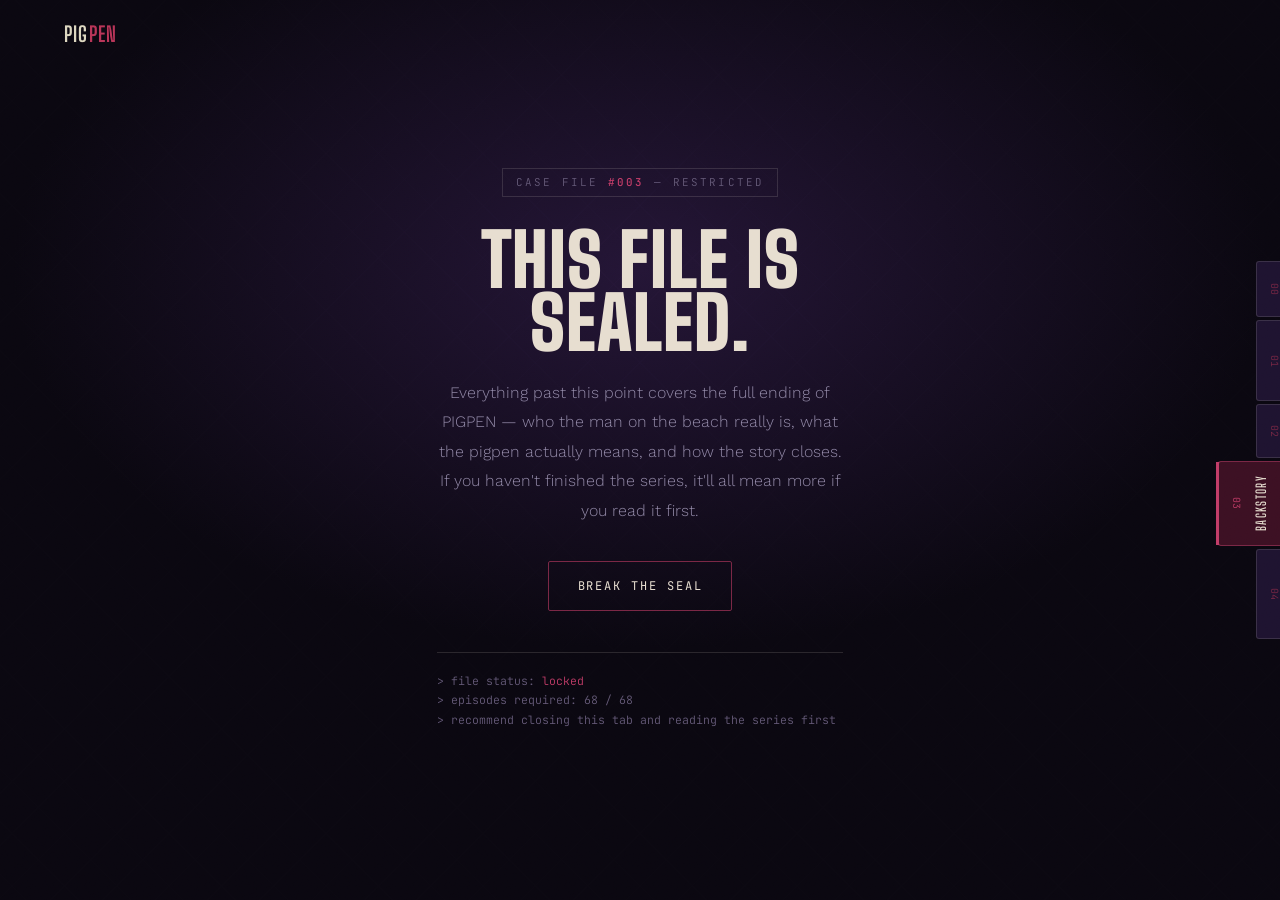
==== backstory.html @ 603075ca "Add files via upload" ====
<!DOCTYPE html>
<html lang="en">
<head>
<meta charset="UTF-8">
<meta name="viewport" content="width=device-width, initial-scale=1.0">
<title>Backstory — PIGPEN (full spoilers)</title>
<link rel="preconnect" href="https://fonts.googleapis.com">
<link rel="preconnect" href="https://fonts.gstatic.com" crossorigin>
<link href="https://fonts.googleapis.com/css2?family=Big+Shoulders+Display:wght@400;600;700;900&family=Work+Sans:wght@300;400;500;600&family=JetBrains+Mono:wght@400;500&display=swap" rel="stylesheet">
<link rel="stylesheet" href="styles.css">
<style>
  .gate{
    min-height:100svh; display:flex; align-items:center; justify-content:center;
    position:relative; overflow:hidden;
    background:radial-gradient(70% 60% at 50% 30%, #241536 0%, var(--void) 70%);
  }
  .gate .chainlink{opacity:0.3;}
  .gate-box{
    position:relative; z-index:2; text-align:center; max-width:560px; padding:0 6vw;
  }
  .gate-box .file-tag{margin-bottom:2rem;}
  .gate-box h1{font-size:clamp(2.6rem,7vw,4.6rem); font-weight:900; margin-bottom:1.4rem;}
  .gate-box p{color:var(--lavender); line-height:1.85; margin-bottom:2.2rem;}
  #dossierWrap{display:none;}
  #dossierWrap.show{display:block;}
  .gate.hidden{display:none;}
</style>
</head>
<body>

<div class="grain"></div>

<a href="index.html" class="brand-mark">PIG<span>PEN</span></a>

<nav class="case-nav">
  <a href="index.html" class="case-tab"><span class="tab-num">00</span><span class="tab-label">Home</span></a>
  <a href="story.html" class="case-tab"><span class="tab-num">01</span><span class="tab-label">The Story</span></a>
  <a href="cast.html" class="case-tab"><span class="tab-num">02</span><span class="tab-label">Cast</span></a>
  <a href="backstory.html" class="case-tab"><span class="tab-num">03</span><span class="tab-label">Backstory</span></a>
  <a href="collab.html" class="case-tab"><span class="tab-num">04</span><span class="tab-label">8BiT Collab</span></a>
</nav>

<!-- GATE -->
<section class="gate" id="gate">
  <div class="chainlink"></div>
  <div class="gate-box reveal in-view">
    <span class="file-tag">Case File <b>#003</b> — Restricted</span>
    <h1>THIS FILE IS SEALED.</h1>
    <p>Everything past this point covers the full ending of PIGPEN — who the man on the beach really is, what the pigpen actually means, and how the story closes. If you haven't finished the series, it'll all mean more if you read it first.</p>
    <button class="spoiler-btn" id="breakSeal" type="button">Break the seal</button>
    <div class="entry-log">
      <div>&gt; file status: <span class="ok">locked</span></div>
      <div>&gt; episodes required: 68 / 68</div>
      <div>&gt; recommend closing this tab and reading the series first</div>
    </div>
  </div>
</section>

<!-- DOSSIER -->
<div id="dossierWrap">
  <section class="backstory">
    <div class="wrap dossier reveal in-view">
      <span class="tag">Full-series spoilers from here down</span>
      <h2 style="font-size:clamp(2rem,4.5vw,3.2rem); font-weight:800; margin-bottom:1.6rem;">What the Pigpen Really Is</h2>

      <h4>The man has a name</h4>
      <p>He isn't as blank as he seems, and the story spends most of its second half proving it. The shore, the guesthouse, the family — none of it is what it presents itself as, and neither is he. The amnesia's real. It's just covering for something he did, not something that was done to him.</p>

      <h4>The family is wearing borrowed faces</h4>
      <p>The household isn't a household. It's built from people already tangled up in his past, reassembled on the island wearing the features of everyone he's wronged. Recognizing them for what they actually are takes up most of the back half of the story.</p>

      <h4>Jinu and the pen out back</h4>
      <p>The mask, and the pen it's named for, both trace back to a boy called Jinu — someone the protagonist failed, badly, and never found a way to carry afterward. The mask isn't a costume. It's a wound that never closed over.</p>

      <h4>Tae-hee was listening the whole time</h4>
      <p>The quiet one, the employee who barely talks — his silence has a reason behind it. He's been hearing the voices of the people from the protagonist's past for most of the series, long before the reader gets let in on why.</p>

      <h4>An ending that refuses to resolve</h4>
      <p>PIGPEN closes without confirming which half of its protagonist wins — the part looking for forgiveness, or the part that never stopped being dangerous. The father finds Jinu's body near the end, which is as close to closure as the story is willing to give anyone. Everything else, the reader has to sit with.</p>

      <div class="credit">Story by Carnby Kim · Art by Beom Sick Cheon · PIGPEN, 2019–2020, Naver Webtoon / WEBTOON</div>
    </div>
  </section>

  <!-- FOOTER -->
  <footer>
    <div class="foot-grid">
      <div>
        <div class="foot-brand">PIG<span>PEN</span></div>
        <p style="color:var(--lavender-dim); font-size:0.85rem; margin-top:0.8rem; max-width:32ch;">Story by Carnby Kim · Art by Beom Sick Cheon. Complete, 68 episodes, originally on Naver Webtoon / WEBTOON.</p>
      </div>
      <div class="foot-links">
        <div class="foot-col">
          <h4>Explore</h4>
          <a href="story.html">The Story</a>
          <a href="cast.html">Cast</a>
          <a href="index.html">Home</a>
        </div>
        <div class="foot-col">
          <h4>Read it</h4>
          <a href="https://www.webtoons.com/en/thriller/pigpen/list?title_no=2275" target="_blank" rel="noopener">Official WEBTOON page ↗</a>
          <a href="collab.html">8BiT Collab</a>
        </div>
      </div>
    </div>
    <div class="foot-bottom">
      <span>PIGPEN — AN UNOFFICIAL FAN TRIBUTE SITE</span>
      <span>ALL RIGHTS TO THE SERIES BELONG TO ITS CREATORS &amp; WEBTOON</span>
    </div>
  </footer>
</div>

<script src="common.js"></script>
<script>
  const breakSeal = document.getElementById('breakSeal');
  const gate = document.getElementById('gate');
  const dossierWrap = document.getElementById('dossierWrap');
  breakSeal.addEventListener('click', () => {
    gate.classList.add('hidden');
    dossierWrap.classList.add('show');
    dossierWrap.scrollIntoView({ behavior: 'smooth' });
  });
</script>

</body>
</html>
---- styles.css ----
:root{
  --void:#0a0710;
  --deep:#170f22;
  --panel:#1e1330;
  --wine:#3c1023;
  --lavender:#9188a6;
  --lavender-dim:#655a78;
  --cream:#e7ded0;
  --magenta:#c23c68;
  --magenta-dim:#7a2745;
  --line:rgba(231,222,208,0.14);
}
*{box-sizing:border-box;margin:0;padding:0;}
html{scroll-behavior:smooth;background:var(--void);}
body{
  background:var(--void);
  color:var(--cream);
  font-family:'Work Sans', sans-serif;
  font-weight:300;
  overflow-x:hidden;
  cursor:default;
}
@media (prefers-reduced-motion: reduce){
  html{scroll-behavior:auto;}
  *{animation-duration:0.01ms !important; transition-duration:0.01ms !important;}
}
::selection{background:var(--magenta); color:var(--void);}
h1,h2,h3,.display{
  font-family:'Big Shoulders Display', sans-serif;
  text-transform:uppercase;
  letter-spacing:0.01em;
  line-height:0.86;
}
.eyebrow{
  font-family:'JetBrains Mono', monospace;
  font-size:0.72rem;
  letter-spacing:0.28em;
  text-transform:uppercase;
  color:var(--magenta);
}
a{color:inherit;}
img{display:block; max-width:100%;}

/* -------- texture -------- */
.chainlink{
  position:absolute; inset:0;
  background-image:
    repeating-linear-gradient(45deg, transparent 0 18px, var(--line) 18px 19px, transparent 19px 37px),
    repeating-linear-gradient(-45deg, transparent 0 18px, var(--line) 18px 19px, transparent 19px 37px);
  pointer-events:none;
  mix-blend-mode:overlay;
  opacity:0.5;
}
.grain{
  position:fixed; inset:0; z-index:200; pointer-events:none;
  opacity:0.05; mix-blend-mode:overlay;
  background-image:url("data:image/svg+xml,%3Csvg xmlns='http://www.w3.org/2000/svg' width='120' height='120'%3E%3Cfilter id='n'%3E%3CfeTurbulence type='fractalNoise' baseFrequency='0.9' numOctaves='2' stitchTiles='stitch'/%3E%3C/filter%3E%3Crect width='100%25' height='100%25' filter='url(%23n)'/%3E%3C/svg%3E");
}

/* ============================================================
   CASE-FILE NAVIGATION
   A vertical stack of folder tabs pinned to the right edge,
   like dividers in an evidence binder. Collapses to a bottom
   tab bar on narrow screens.
============================================================ */
.brand-mark{
  position:fixed; top:22px; left:5vw; z-index:150;
  font-family:'Big Shoulders Display', sans-serif;
  font-weight:700; font-size:1.3rem; letter-spacing:0.06em;
  text-decoration:none; color:var(--cream);
  mix-blend-mode:difference;
}
.brand-mark span{color:var(--magenta);}

.case-nav{
  position:fixed; top:0; right:0; height:100vh; z-index:150;
  display:flex; flex-direction:column; justify-content:center;
  gap:3px;
  pointer-events:none;
}
.case-tab{
  pointer-events:all;
  display:flex; align-items:center; gap:0.6rem;
  background:var(--panel);
  border:1px solid var(--line);
  border-right:none;
  padding:0.85rem 0.7rem;
  text-decoration:none;
  color:var(--lavender);
  transform:translateX(38px);
  transition:transform 0.35s cubic-bezier(.2,.7,.2,1), background 0.3s, color 0.3s;
  cursor:pointer;
  border-radius:3px 0 0 3px;
}
.case-tab .tab-num{
  font-family:'JetBrains Mono', monospace; font-size:0.62rem;
  color:var(--magenta-dim); flex-shrink:0;
  writing-mode:vertical-rl;
}
.case-tab .tab-label{
  font-family:'Big Shoulders Display', sans-serif;
  font-weight:600; font-size:0.82rem; letter-spacing:0.1em;
  text-transform:uppercase;
  writing-mode:vertical-rl; text-orientation:mixed;
  transform:rotate(180deg);
  white-space:nowrap;
}
.case-tab:hover, .case-tab.active{
  transform:translateX(0);
  background:var(--wine);
  color:var(--cream);
  border-color:var(--magenta-dim);
}
.case-tab.active .tab-num{color:var(--magenta);}
.case-tab.active::before{
  content:""; position:absolute; left:-3px; top:0; bottom:0; width:3px; background:var(--magenta);
}
.case-tab{position:relative;}

@media (max-width:860px){
  .case-nav{
    top:auto; bottom:0; left:0; right:0; height:auto;
    flex-direction:row; justify-content:stretch; gap:0;
    background:var(--panel);
    border-top:1px solid var(--line);
  }
  .case-tab{
    flex:1; flex-direction:column; justify-content:center;
    transform:none; border:none; border-right:1px solid var(--line);
    border-radius:0; padding:0.6rem 0.3rem;
    text-align:center;
  }
  .case-tab:last-child{border-right:none;}
  .case-tab .tab-num{writing-mode:horizontal-tb; font-size:0.56rem;}
  .case-tab .tab-label{writing-mode:horizontal-tb; transform:none; font-size:0.62rem; letter-spacing:0.04em;}
  .case-tab.active::before{left:0; right:0; top:0; bottom:auto; height:2px; width:auto;}
  body{padding-bottom:56px;}
}

/* -------- file header (per-page breadcrumb tag) -------- */
.file-tag{
  display:inline-flex; align-items:center; gap:0.6rem;
  font-family:'JetBrains Mono', monospace; font-size:0.68rem;
  letter-spacing:0.2em; text-transform:uppercase; color:var(--lavender-dim);
  border:1px solid var(--line); padding:0.4rem 0.8rem;
  margin-bottom:1.6rem;
}
.file-tag b{color:var(--magenta); font-weight:500;}

/* -------- hero (shared shell, sizing varies per page) -------- */
.hero{
  position:relative;
  min-height:70vh;
  display:flex; align-items:flex-end;
  overflow:hidden;
  perspective:900px;
  background:radial-gradient(120% 90% at 70% 20%, #241536 0%, var(--void) 65%);
}
.hero.tall{height:100svh; min-height:640px;}
.hero-mask{
  position:absolute; right:-6vw; top:6vh;
  width:min(58vw, 640px);
  transform-style:preserve-3d;
  will-change:transform;
  filter:drop-shadow(0 30px 60px rgba(0,0,0,0.7));
}
.hero-mask img{width:100%; border-radius:2px; opacity:0.96;}
.hero-veil{
  position:absolute; inset:0;
  background:linear-gradient(180deg, rgba(10,7,16,0.15) 0%, rgba(10,7,16,0.55) 55%, var(--void) 100%),
             linear-gradient(90deg, var(--void) 0%, rgba(10,7,16,0.2) 38%, transparent 62%);
}
.hero-content{
  position:relative; z-index:5;
  padding:0 8vw 9vh 5vw;
  max-width:820px;
}
.hero-content .eyebrow{margin-bottom:1.1rem; display:block;}
.hero-title{
  font-size:clamp(2.6rem, 8vw, 7rem);
  font-weight:900;
  color:var(--cream);
  text-shadow:0 0 40px rgba(194,60,104,0.25);
}
.hero-title.jumbo{font-size:clamp(3.6rem, 11vw, 9rem);}
.hero-title .bleed{color:var(--magenta);}
.hero-sub{
  margin-top:1.4rem;
  max-width:40ch;
  font-size:1.05rem;
  font-weight:300;
  color:var(--lavender);
  line-height:1.6;
}
.scroll-cue{
  position:absolute; bottom:3vh; left:5vw; z-index:5;
  display:flex; align-items:center; gap:0.7rem;
  font-family:'JetBrains Mono', monospace; font-size:0.68rem;
  letter-spacing:0.2em; text-transform:uppercase; color:var(--lavender-dim);
}
.scroll-cue .rail{width:1px; height:34px; background:linear-gradient(var(--magenta), transparent); position:relative; overflow:hidden;}
.scroll-cue .rail::after{content:""; position:absolute; top:-100%; left:0; width:100%; height:100%; background:var(--cream); animation:railDrop 1.8s ease-in-out infinite;}
@keyframes railDrop{ 0%{top:-100%;} 100%{top:100%;} }

/* -------- collab strip -------- */
.collab{
  position:relative;
  padding:1.1rem 5vw;
  background:var(--cream);
  color:var(--void);
  display:flex; align-items:center; justify-content:center; gap:1.2rem;
  flex-wrap:wrap;
  overflow:hidden;
}
.collab-track{
  display:flex; gap:2.6rem; white-space:nowrap;
  animation:marquee 22s linear infinite;
  font-family:'JetBrains Mono', monospace;
  font-size:0.78rem; letter-spacing:0.18em; text-transform:uppercase;
}
.collab-track span{opacity:0.55;}
.collab-track strong{opacity:1; font-weight:500; color:var(--magenta-dim);}
@keyframes marquee{ 0%{transform:translateX(0);} 100%{transform:translateX(-50%);} }

/* -------- section shell -------- */
section{position:relative; z-index:2;}
.wrap{max-width:1180px; margin:0 auto; padding:0 5vw;}
.wrap.narrow{max-width:920px;}

/* -------- premise / parallax -------- */
.premise{
  position:relative;
  padding:min(14vh,140px) 0 min(14vh,140px);
  background:var(--deep);
  overflow:hidden;
}
.premise-grid{
  display:grid; grid-template-columns:1.05fr 0.95fr; gap:5vw; align-items:center;
}
.premise-fig{
  position:relative; height:70vh; min-height:420px;
  border-radius:2px; overflow:hidden;
  box-shadow:0 40px 80px -20px rgba(0,0,0,0.65);
}
.premise-fig img{
  position:absolute; inset:0; width:100%; height:130%; object-fit:cover;
  will-change:transform;
}
.premise-fig .frame{
  position:absolute; inset:14px; border:1px solid rgba(231,222,208,0.25); pointer-events:none;
}
.premise-text h2{
  font-size:clamp(2.2rem, 4.6vw, 3.6rem);
  font-weight:700;
  margin-bottom:1.4rem;
}
.premise-text p{
  color:var(--lavender);
  font-size:1.02rem;
  line-height:1.85;
  max-width:46ch;
  margin-bottom:1.1rem;
}
.premise-text p strong{color:var(--cream); font-weight:500;}
.stat-row{
  display:flex; gap:2.6rem; margin-top:2.4rem;
  font-family:'JetBrains Mono', monospace;
}
.stat-row div b{display:block; font-size:1.9rem; font-family:'Big Shoulders Display'; color:var(--magenta);}
.stat-row div span{font-size:0.66rem; letter-spacing:0.14em; text-transform:uppercase; color:var(--lavender-dim);}

@media (max-width:860px){
  .premise-grid{grid-template-columns:1fr; gap:3rem;}
}

/* -------- story arcs -------- */
.arcs{
  padding:min(12vh,110px) 0 min(16vh,150px);
  background:var(--deep);
  border-top:1px solid var(--line);
}
.arcs-head{max-width:640px; margin-bottom:3.4rem;}
.arcs-head h2{font-size:clamp(2rem,4.2vw,3.2rem); font-weight:700; margin-top:1rem;}
.arcs-head p{color:var(--lavender); margin-top:1rem; line-height:1.75; max-width:56ch;}
.arc-grid{
  display:grid; grid-template-columns:repeat(3,1fr); gap:1px;
  background:var(--line);
  border:1px solid var(--line);
}
@media (max-width:860px){ .arc-grid{grid-template-columns:1fr;} }
.arc-card{
  background:var(--panel);
  padding:2.2rem 2rem 2.4rem;
  position:relative;
  transition:background 0.35s;
}
.arc-card:hover{background:#241636;}
.arc-num{
  font-family:'Big Shoulders Display'; font-weight:900; font-size:3.4rem;
  color:var(--magenta-dim); line-height:1; margin-bottom:1rem; display:block;
}
.arc-card h3{font-size:1.5rem; font-weight:700; margin-bottom:0.8rem;}
.arc-card p{color:var(--lavender); font-size:0.9rem; line-height:1.7;}
.arc-card .arc-tag{
  display:inline-block; margin-top:1.2rem;
  font-family:'JetBrains Mono'; font-size:0.62rem; letter-spacing:0.14em; text-transform:uppercase;
  color:var(--lavender-dim); border:1px solid var(--line); padding:0.25rem 0.55rem;
}

/* -------- 3D scroll mask stage -------- */
.stage{
  position:relative;
  height:170vh;
  background:var(--void);
}
.stage-sticky{
  position:sticky; top:0; height:100svh;
  display:flex; align-items:center; justify-content:center;
  overflow:hidden;
  perspective:1400px;
}
.stage-sticky .chainlink{opacity:0.35;}
.stage-mask-wrap{
  width:min(46vw,460px);
  transform-style:preserve-3d;
  will-change:transform;
  position:relative;
}
.stage-mask-wrap img{
  border-radius:3px;
  filter:drop-shadow(0 50px 90px rgba(0,0,0,0.8));
}
.stage-copy{
  position:absolute;
  z-index:6; pointer-events:none;
  font-family:'Big Shoulders Display';
  font-weight:900;
  color:var(--cream);
  text-align:center;
  width:100%;
  top:8vh;
  font-size:clamp(1.8rem,5vw,3.4rem);
  letter-spacing:0.02em;
  mix-blend-mode:difference;
}
.stage-copy small{
  display:block; font-family:'JetBrains Mono'; font-weight:400;
  font-size:0.7rem; letter-spacing:0.3em; color:var(--magenta);
  margin-top:0.6rem; text-transform:uppercase;
}
.dots{position:absolute; inset:0; pointer-events:none;}
.dots i{
  position:absolute; width:3px; height:3px; border-radius:50%;
  background:var(--magenta); opacity:0; box-shadow:0 0 8px var(--magenta);
}

/* -------- characters -------- */
.cast{
  padding:min(16vh,150px) 0 min(14vh,130px);
  background:var(--deep);
}
.cast-head{max-width:640px; margin-bottom:4.4rem;}
.cast-head h2{font-size:clamp(2.2rem,4.6vw,3.6rem); font-weight:700; margin-top:1rem;}
.cast-head p{color:var(--lavender); margin-top:1rem; line-height:1.75; max-width:52ch;}

.cast-grid{
  display:grid; grid-template-columns:repeat(3, 1fr); gap:1.6rem;
}
@media (max-width:1100px){ .cast-grid{grid-template-columns:repeat(2,1fr);} }
@media (max-width:640px){ .cast-grid{grid-template-columns:1fr;} }
.card{
  position:relative;
  background:var(--panel);
  border:1px solid var(--line);
  border-radius:3px;
  overflow:hidden;
  transform-style:preserve-3d;
  transition:transform 0.5s cubic-bezier(.2,.7,.2,1), border-color 0.4s;
}
.card:hover{border-color:var(--magenta-dim);}
.card-img{
  position:relative; height:340px; overflow:hidden;
}
.card-img img{
  width:100%; height:100%; object-fit:cover;
  filter:grayscale(0.35) contrast(1.08);
  transition:transform 0.7s ease, filter 0.7s ease;
}
.card:hover .card-img img{transform:scale(1.06); filter:grayscale(0) contrast(1.1);}
.card-img::after{
  content:""; position:absolute; inset:0;
  background:linear-gradient(180deg, transparent 40%, var(--panel) 100%);
}
.card-tag{
  position:absolute; top:14px; left:14px; z-index:3;
  font-family:'JetBrains Mono'; font-size:0.66rem; letter-spacing:0.16em;
  text-transform:uppercase; color:var(--cream);
  background:rgba(10,7,16,0.55); padding:0.3rem 0.6rem; border:1px solid var(--line);
}
.card-body{padding:1.6rem 1.6rem 2rem; position:relative;}
.card-body h3{font-size:1.7rem; font-weight:700; margin-bottom:0.5rem;}
.card-role{
  font-family:'JetBrains Mono'; font-size:0.68rem; letter-spacing:0.14em;
  text-transform:uppercase; color:var(--magenta); margin-bottom:0.9rem; display:block;
}
.card-body p{color:var(--lavender); font-size:0.92rem; line-height:1.7; margin-bottom:0.6rem;}
.card-body p a{color:var(--magenta); text-decoration:underline;}
.card-meter{margin-top:1.2rem; display:flex; flex-direction:column; gap:0.5rem;}
.meter-row{display:flex; align-items:center; gap:0.7rem;}
.meter-row span{font-family:'JetBrains Mono'; font-size:0.6rem; letter-spacing:0.1em; text-transform:uppercase; color:var(--lavender-dim); width:64px; flex-shrink:0;}
.meter-bar{flex:1; height:3px; background:rgba(231,222,208,0.1); position:relative;}
.meter-fill{position:absolute; inset:0; width:0%; background:var(--magenta); transition:width 1.4s cubic-bezier(.2,.7,.2,1);}
.card.in-view .meter-fill{width:var(--fill);}

.card-noimg .card-img{
  height:340px;
  display:flex; align-items:center; justify-content:center;
  background:
    repeating-linear-gradient(135deg, rgba(231,222,208,0.03) 0 2px, transparent 2px 14px),
    var(--void);
  border-bottom:1px dashed var(--line);
}
.card-noimg .card-img::after{display:none;}
.card-monogram{
  font-family:'Big Shoulders Display'; font-weight:900;
  font-size:5rem; color:var(--lavender-dim);
  opacity:0.5; letter-spacing:0.02em;
}
.card-noimg .card-img .no-record{
  position:absolute; bottom:16px; left:50%; transform:translateX(-50%);
  font-family:'JetBrains Mono'; font-size:0.6rem; letter-spacing:0.14em;
  text-transform:uppercase; color:var(--lavender-dim);
  border:1px solid var(--line); padding:0.3rem 0.7rem;
  white-space:nowrap;
}

/* -------- rain feature -------- */
.feature{
  position:relative;
  min-height:100svh;
  display:flex; align-items:center;
  background:var(--void);
  overflow:hidden;
}
.feature-bg{
  position:absolute; inset:0;
  background:linear-gradient(180deg, var(--void) 0%, transparent 30%, transparent 70%, var(--void) 100%),
             linear-gradient(90deg, var(--void) 0%, rgba(10,7,16,0.3) 45%, transparent 70%);
  z-index:2;
}
.feature-img{
  position:absolute; right:0; top:0; height:100%; width:62%;
  overflow:hidden;
}
.feature-img img{
  height:130%; width:100%; object-fit:cover; object-position:60% top;
  will-change:transform;
}
.feature-content{
  position:relative; z-index:3;
  max-width:520px; padding:0 5vw;
}
.feature .eyebrow{margin-bottom:1rem; display:block;}
.feature h2{font-size:clamp(2.4rem,5vw,4rem); font-weight:800; margin-bottom:1.3rem;}
.feature p{color:var(--lavender); line-height:1.85; margin-bottom:1rem; max-width:42ch;}
.rain{position:absolute; inset:0; z-index:2; pointer-events:none; opacity:0.5;}
.rain i{
  position:absolute; top:-10%; width:1px; height:60px;
  background:linear-gradient(var(--cream), transparent);
  opacity:0.25;
  animation:fall linear infinite;
}
@keyframes fall{ to{ transform:translateY(120vh); } }
@media (max-width:860px){
  .feature-img{width:100%; opacity:0.35;}
  .feature-content{max-width:100%;}
}

/* -------- backstory / evidence gate -------- */
.backstory{
  position:relative;
  padding:min(16vh,150px) 0;
  background:var(--void);
  overflow:hidden;
  min-height:70vh;
}
.backstory::before{
  content:""; position:absolute; inset:0;
  background:radial-gradient(50% 60% at 50% 0%, rgba(60,16,35,0.5), transparent 70%);
  pointer-events:none;
}
.backstory-inner{position:relative; z-index:2; max-width:760px; margin:0 auto; text-align:center;}
.backstory-inner h2{font-size:clamp(2.2rem,5vw,3.8rem); font-weight:800; margin:1rem 0 1.2rem;}
.backstory-inner > p.lead{color:var(--lavender); max-width:54ch; margin:0 auto 2.4rem; line-height:1.8;}
.spoiler-btn{
  display:inline-flex; align-items:center; gap:0.7rem;
  font-family:'JetBrains Mono'; font-size:0.75rem; letter-spacing:0.16em; text-transform:uppercase;
  padding:1rem 1.8rem;
  background:transparent; color:var(--cream);
  border:1px solid var(--magenta-dim);
  border-radius:2px; cursor:pointer;
  transition:background 0.3s, border-color 0.3s;
}
.spoiler-btn:hover{background:rgba(194,60,104,0.12); border-color:var(--magenta);}
.entry-log{
  margin-top:2.6rem; text-align:left;
  font-family:'JetBrains Mono'; font-size:0.72rem; color:var(--lavender-dim);
  border-top:1px solid var(--line); padding-top:1.2rem;
}
.entry-log div{margin-bottom:0.3rem;}
.entry-log .ok{color:var(--magenta);}

.dossier{max-width:760px; margin:0 auto; position:relative; z-index:2; text-align:left;}
.dossier .tag{
  font-family:'JetBrains Mono'; font-size:0.66rem; letter-spacing:0.16em; text-transform:uppercase;
  color:var(--magenta); display:block; margin-bottom:1.4rem;
}
.dossier h4{font-size:1.3rem; font-weight:700; margin:2rem 0 0.6rem;}
.dossier h4:first-of-type{margin-top:0;}
.dossier p{color:var(--lavender); line-height:1.85; font-size:1rem; margin-bottom:0.4rem;}
.dossier .credit{
  margin-top:2.4rem; padding-top:1.4rem; border-top:1px solid var(--line);
  font-family:'JetBrains Mono'; font-size:0.72rem; color:var(--lavender-dim); letter-spacing:0.04em;
}

/* -------- promo / collab page -------- */
.promo{
  position:relative;
  padding:min(14vh,130px) 0;
  background:var(--wine);
  text-align:center;
  overflow:hidden;
}
.promo::before{
  content:""; position:absolute; inset:0;
  background:radial-gradient(60% 80% at 50% 0%, rgba(194,60,104,0.35), transparent 70%);
}
.promo-inner{position:relative; z-index:2;}
.promo .eyebrow{color:var(--cream); opacity:0.7;}
.promo h2{
  font-size:clamp(2.4rem,7vw,5.6rem); font-weight:900; margin:1rem 0 1.4rem;
  color:var(--cream);
}
.promo h2 span{color:var(--void); -webkit-text-stroke:1px var(--cream); }
.promo p{max-width:44ch; margin:0 auto 2.2rem; color:rgba(231,222,208,0.75); line-height:1.75;}
.btn{
  display:inline-flex; align-items:center; gap:0.6rem;
  font-family:'JetBrains Mono'; font-size:0.75rem; letter-spacing:0.16em; text-transform:uppercase;
  padding:1rem 1.8rem;
  background:var(--cream); color:var(--void);
  border-radius:2px; text-decoration:none;
  transition:transform 0.3s, box-shadow 0.3s;
  border:none; cursor:pointer;
}
.btn:hover{transform:translateY(-3px); box-shadow:0 14px 30px rgba(0,0,0,0.35);}
.btn.ghost{background:transparent; color:var(--cream); border:1px solid var(--cream);}

.feature-list{
  padding:min(14vh,130px) 0;
  background:var(--deep);
}
.feature-list-grid{
  display:grid; grid-template-columns:repeat(2,1fr); gap:1px;
  background:var(--line); border:1px solid var(--line); margin-top:3rem;
}
@media (max-width:760px){ .feature-list-grid{grid-template-columns:1fr;} }
.flg-item{background:var(--panel); padding:2rem;}
.flg-item h3{font-size:1.3rem; font-weight:700; margin-bottom:0.7rem;}
.flg-item p{color:var(--lavender); font-size:0.9rem; line-height:1.7;}
.spec-row{
  display:flex; flex-wrap:wrap; gap:0.9rem; margin-top:2.6rem;
}
.spec-chip{
  font-family:'JetBrains Mono'; font-size:0.66rem; letter-spacing:0.1em; text-transform:uppercase;
  border:1px solid var(--line); padding:0.5rem 0.9rem; color:var(--lavender);
}

/* -------- nav-cards on homepage -------- */
.hub{
  padding:min(14vh,130px) 0;
  background:var(--deep);
}
.hub-head{max-width:640px; margin-bottom:3.4rem;}
.hub-head h2{font-size:clamp(2rem,4.2vw,3.2rem); font-weight:700; margin-top:1rem;}
.hub-grid{
  display:grid; grid-template-columns:repeat(4,1fr); gap:1px;
  background:var(--line); border:1px solid var(--line);
}
@media (max-width:960px){ .hub-grid{grid-template-columns:repeat(2,1fr);} }
@media (max-width:560px){ .hub-grid{grid-template-columns:1fr;} }
.hub-card{
  background:var(--panel); padding:2.2rem 1.6rem;
  text-decoration:none; color:inherit;
  transition:background 0.3s;
  display:block;
}
.hub-card:hover{background:#241636;}
.hub-card .hub-num{
  font-family:'JetBrains Mono'; font-size:0.65rem; letter-spacing:0.14em; color:var(--magenta-dim);
  display:block; margin-bottom:1rem;
}
.hub-card h3{font-size:1.5rem; font-weight:700; margin-bottom:0.6rem;}
.hub-card p{color:var(--lavender); font-size:0.85rem; line-height:1.6;}
.hub-card .hub-go{
  display:inline-block; margin-top:1.1rem; font-family:'JetBrains Mono'; font-size:0.66rem;
  letter-spacing:0.1em; text-transform:uppercase; color:var(--magenta);
}

/* -------- footer -------- */
footer{
  background:var(--void); padding:5rem 5vw 2.4rem;
  border-top:1px solid var(--line);
}
.foot-grid{
  display:flex; justify-content:space-between; flex-wrap:wrap; gap:2.4rem;
  padding-bottom:3rem;
}
.foot-brand{font-family:'Big Shoulders Display'; font-size:2.2rem; font-weight:700;}
.foot-brand span{color:var(--magenta);}
.foot-links{display:flex; gap:4rem; flex-wrap:wrap;}
.foot-col h4{font-family:'JetBrains Mono'; font-size:0.66rem; letter-spacing:0.16em; text-transform:uppercase; color:var(--lavender-dim); margin-bottom:0.9rem;}
.foot-col a{display:block; color:var(--lavender); text-decoration:none; font-size:0.92rem; margin-bottom:0.55rem; transition:color 0.25s;}
.foot-col a:hover{color:var(--cream);}
.foot-bottom{
  display:flex; justify-content:space-between; flex-wrap:wrap; gap:1rem;
  font-family:'JetBrains Mono'; font-size:0.66rem; letter-spacing:0.08em; color:var(--lavender-dim);
  padding-top:1.6rem; border-top:1px solid var(--line);
}

/* reveal on scroll */
.reveal{opacity:0; transform:translateY(28px); transition:opacity 0.9s ease, transform 0.9s cubic-bezier(.2,.7,.2,1);}
.reveal.in-view{opacity:1; transform:translateY(0);}
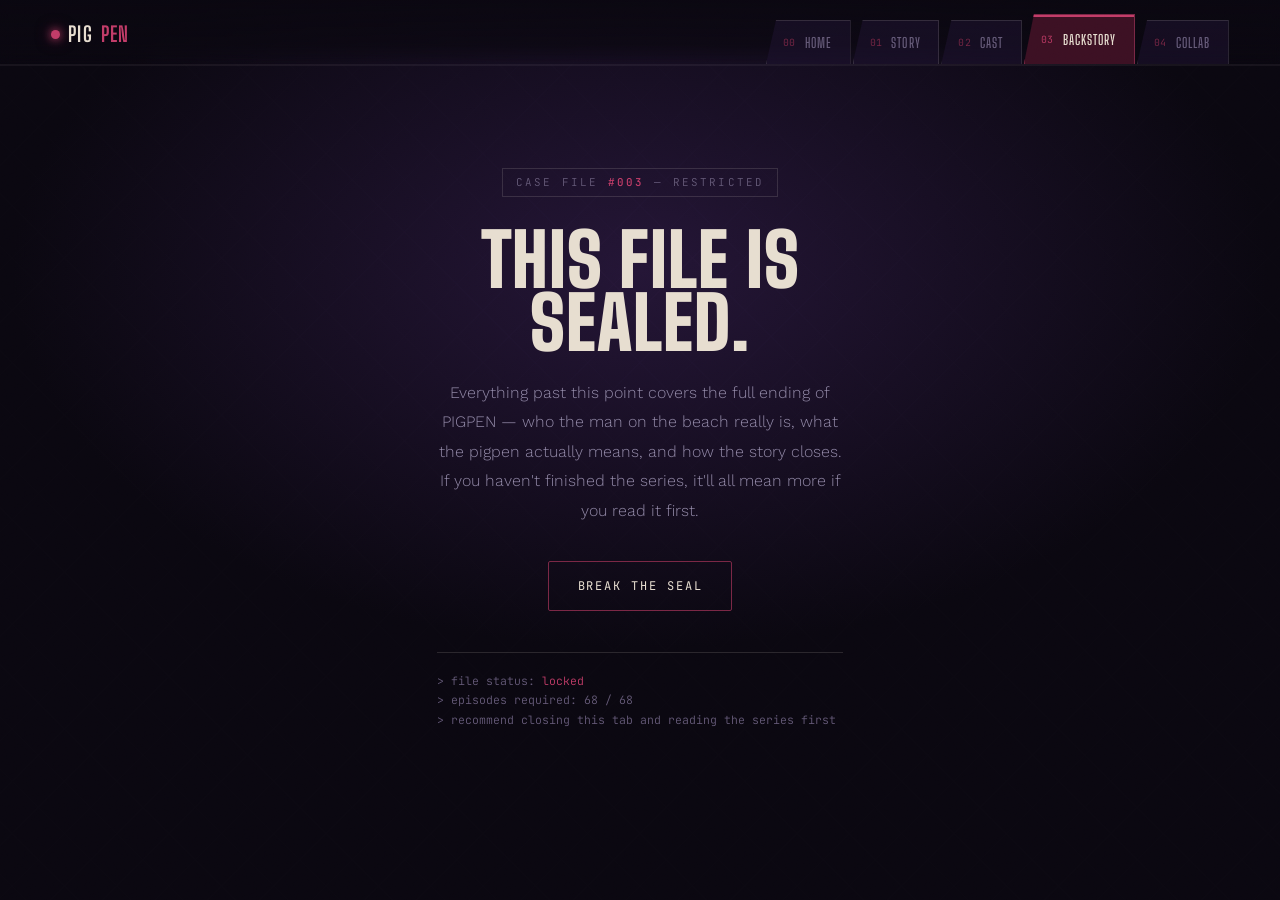
==== commit a32e8a2b: "Add files via upload" ====
--- a/backstory.html
+++ b/backstory.html
@@ -30,14 +30,23 @@
 
 <div class="grain"></div>
 
-<a href="index.html" class="brand-mark">PIG<span>PEN</span></a>
-
-<nav class="case-nav">
+<header class="site-header">
+  <a href="index.html" class="brand-mark"><span class="brand-icon"></span>PIG<span>PEN</span></a>
+  <nav class="case-nav">
+    <a href="index.html" class="case-tab"><span class="tab-num">00</span><span class="tab-label">Home</span></a>
+    <a href="story.html" class="case-tab"><span class="tab-num">01</span><span class="tab-label">Story</span></a>
+    <a href="cast.html" class="case-tab"><span class="tab-num">02</span><span class="tab-label">Cast</span></a>
+    <a href="backstory.html" class="case-tab"><span class="tab-num">03</span><span class="tab-label">Backstory</span></a>
+    <a href="collab.html" class="case-tab"><span class="tab-num">04</span><span class="tab-label">Collab</span></a>
+  </nav>
+</header>
+<div class="scroll-progress"><i id="scrollProgressFill"></i></div>
+<nav class="case-nav-mobile">
   <a href="index.html" class="case-tab"><span class="tab-num">00</span><span class="tab-label">Home</span></a>
-  <a href="story.html" class="case-tab"><span class="tab-num">01</span><span class="tab-label">The Story</span></a>
+  <a href="story.html" class="case-tab"><span class="tab-num">01</span><span class="tab-label">Story</span></a>
   <a href="cast.html" class="case-tab"><span class="tab-num">02</span><span class="tab-label">Cast</span></a>
   <a href="backstory.html" class="case-tab"><span class="tab-num">03</span><span class="tab-label">Backstory</span></a>
-  <a href="collab.html" class="case-tab"><span class="tab-num">04</span><span class="tab-label">8BiT Collab</span></a>
+  <a href="collab.html" class="case-tab"><span class="tab-num">04</span><span class="tab-label">Collab</span></a>
 </nav>
 
 <!-- GATE -->
--- a/styles.css
+++ b/styles.css
@@ -11,7 +11,7 @@
   --line:rgba(231,222,208,0.14);
 }
 *{box-sizing:border-box;margin:0;padding:0;}
-html{scroll-behavior:smooth;background:var(--void);}
+html{scroll-behavior:smooth; scroll-padding-top:90px; background:var(--void);}
 body{
   background:var(--void);
   color:var(--cream);
@@ -59,82 +59,126 @@
 
 /* ============================================================
    CASE-FILE NAVIGATION
-   A vertical stack of folder tabs pinned to the right edge,
-   like dividers in an evidence binder. Collapses to a bottom
-   tab bar on narrow screens.
+   A row of folder tabs jutting off a case binder, docked to
+   the top of the viewport. A thin progress rail underneath
+   tracks how far into the file you've read. Collapses to a
+   bottom tab bar on narrow screens.
 ============================================================ */
+.site-header{
+  position:fixed; top:0; left:0; right:0; z-index:150;
+  display:flex; align-items:flex-end; justify-content:space-between;
+  padding:0 4vw;
+  height:64px;
+  background:linear-gradient(180deg, rgba(10,7,16,0.92) 0%, rgba(10,7,16,0.72) 70%, transparent 100%);
+  backdrop-filter:blur(6px);
+}
 .brand-mark{
-  position:fixed; top:22px; left:5vw; z-index:150;
+  position:relative; z-index:2;
   font-family:'Big Shoulders Display', sans-serif;
   font-weight:700; font-size:1.3rem; letter-spacing:0.06em;
   text-decoration:none; color:var(--cream);
-  mix-blend-mode:difference;
-}
+  margin-bottom:18px;
+  display:flex; align-items:center; gap:0.5rem;
+}
+.brand-mark .brand-icon{
+  width:9px; height:9px; border-radius:50%;
+  background:var(--magenta);
+  box-shadow:0 0 8px var(--magenta), 0 0 16px rgba(194,60,104,0.5);
+  animation:brandPulse 2.6s ease-in-out infinite;
+}
+@keyframes brandPulse{ 0%,100%{opacity:0.5; transform:scale(0.85);} 50%{opacity:1; transform:scale(1.15);} }
 .brand-mark span{color:var(--magenta);}
 
+.scroll-progress{
+  position:fixed; top:64px; left:0; right:0; height:2px; z-index:150;
+  background:rgba(231,222,208,0.06);
+}
+.scroll-progress i{
+  display:block; height:100%; width:0%;
+  background:linear-gradient(90deg, var(--magenta-dim), var(--magenta));
+  box-shadow:0 0 10px rgba(194,60,104,0.7);
+  transition:width 0.05s linear;
+}
+
 .case-nav{
-  position:fixed; top:0; right:0; height:100vh; z-index:150;
-  display:flex; flex-direction:column; justify-content:center;
-  gap:3px;
-  pointer-events:none;
+  position:relative; z-index:2;
+  display:flex; align-items:flex-end; height:100%;
+  gap:2px;
 }
 .case-tab{
-  pointer-events:all;
-  display:flex; align-items:center; gap:0.6rem;
-  background:var(--panel);
+  position:relative;
+  display:flex; align-items:center; gap:0.55rem;
+  height:44px; padding:0 1.1rem 0 1rem;
+  text-decoration:none;
+  color:var(--lavender-dim);
+  background:rgba(30,19,48,0.55);
   border:1px solid var(--line);
-  border-right:none;
-  padding:0.85rem 0.7rem;
-  text-decoration:none;
-  color:var(--lavender);
-  transform:translateX(38px);
-  transition:transform 0.35s cubic-bezier(.2,.7,.2,1), background 0.3s, color 0.3s;
+  border-bottom:none;
+  clip-path:polygon(10px 0, 100% 0, 100% 100%, 0 100%);
+  transition:color 0.3s, background 0.3s, transform 0.3s, box-shadow 0.3s;
   cursor:pointer;
-  border-radius:3px 0 0 3px;
-}
+  overflow:hidden;
+}
+.case-tab::before{
+  content:""; position:absolute; inset:0;
+  background:linear-gradient(100deg, transparent 40%, rgba(231,222,208,0.12) 50%, transparent 60%);
+  transform:translateX(-120%);
+  transition:transform 0.6s ease;
+}
+.case-tab:hover::before{transform:translateX(120%);}
 .case-tab .tab-num{
   font-family:'JetBrains Mono', monospace; font-size:0.62rem;
-  color:var(--magenta-dim); flex-shrink:0;
-  writing-mode:vertical-rl;
+  color:var(--magenta-dim); flex-shrink:0; letter-spacing:0.04em;
 }
 .case-tab .tab-label{
   font-family:'Big Shoulders Display', sans-serif;
-  font-weight:600; font-size:0.82rem; letter-spacing:0.1em;
+  font-weight:600; font-size:0.86rem; letter-spacing:0.08em;
   text-transform:uppercase;
-  writing-mode:vertical-rl; text-orientation:mixed;
-  transform:rotate(180deg);
   white-space:nowrap;
 }
-.case-tab:hover, .case-tab.active{
-  transform:translateX(0);
+.case-tab:hover{
+  color:var(--cream);
+  background:rgba(58,26,68,0.75);
+  transform:translateY(-3px);
+}
+.case-tab.active{
+  color:var(--cream);
   background:var(--wine);
-  color:var(--cream);
   border-color:var(--magenta-dim);
+  height:50px;
+  box-shadow:0 -6px 18px rgba(194,60,104,0.25), inset 0 2px 0 var(--magenta);
 }
 .case-tab.active .tab-num{color:var(--magenta);}
-.case-tab.active::before{
-  content:""; position:absolute; left:-3px; top:0; bottom:0; width:3px; background:var(--magenta);
-}
-.case-tab{position:relative;}
 
 @media (max-width:860px){
-  .case-nav{
-    top:auto; bottom:0; left:0; right:0; height:auto;
-    flex-direction:row; justify-content:stretch; gap:0;
+  .site-header{height:52px; background:rgba(10,7,16,0.92); backdrop-filter:blur(8px);}
+  .brand-mark{margin-bottom:12px; font-size:1.1rem;}
+  .scroll-progress{top:52px;}
+  .case-nav{display:none;}
+
+  .case-nav-mobile{
+    position:fixed; bottom:0; left:0; right:0; z-index:150;
+    display:flex;
     background:var(--panel);
     border-top:1px solid var(--line);
   }
-  .case-tab{
-    flex:1; flex-direction:column; justify-content:center;
-    transform:none; border:none; border-right:1px solid var(--line);
-    border-radius:0; padding:0.6rem 0.3rem;
-    text-align:center;
+  .case-nav-mobile .case-tab{
+    flex:1; height:auto; clip-path:none;
+    flex-direction:column; justify-content:center; align-items:center; gap:0.2rem;
+    padding:0.55rem 0.2rem; border:none; border-right:1px solid var(--line);
+    background:transparent; text-align:center;
   }
-  .case-tab:last-child{border-right:none;}
-  .case-tab .tab-num{writing-mode:horizontal-tb; font-size:0.56rem;}
-  .case-tab .tab-label{writing-mode:horizontal-tb; transform:none; font-size:0.62rem; letter-spacing:0.04em;}
-  .case-tab.active::before{left:0; right:0; top:0; bottom:auto; height:2px; width:auto;}
-  body{padding-bottom:56px;}
+  .case-nav-mobile .case-tab:last-child{border-right:none;}
+  .case-nav-mobile .case-tab .tab-num{font-size:0.56rem;}
+  .case-nav-mobile .case-tab .tab-label{font-size:0.6rem; letter-spacing:0.03em;}
+  .case-nav-mobile .case-tab.active{
+    box-shadow:inset 0 2px 0 var(--magenta);
+    background:var(--wine);
+  }
+  body{padding-bottom:58px;}
+}
+@media (min-width:861px){
+  .case-nav-mobile{display:none;}
 }
 
 /* -------- file header (per-page breadcrumb tag) -------- */
@@ -310,25 +354,42 @@
 /* -------- 3D scroll mask stage -------- */
 .stage{
   position:relative;
-  height:170vh;
+  height:220vh;
   background:var(--void);
 }
 .stage-sticky{
   position:sticky; top:0; height:100svh;
   display:flex; align-items:center; justify-content:center;
   overflow:hidden;
-  perspective:1400px;
+  perspective:1600px;
+  perspective-origin:50% 45%;
 }
 .stage-sticky .chainlink{opacity:0.35;}
+.stage-glow{
+  position:absolute; width:min(70vw,760px); height:min(70vw,760px);
+  border-radius:50%;
+  background:radial-gradient(circle, rgba(194,60,104,0.35) 0%, rgba(194,60,104,0.08) 45%, transparent 72%);
+  filter:blur(6px);
+  pointer-events:none;
+  will-change:transform, opacity;
+}
 .stage-mask-wrap{
   width:min(46vw,460px);
   transform-style:preserve-3d;
   will-change:transform;
   position:relative;
 }
+.stage-mask-wrap::after{
+  content:"";
+  position:absolute; inset:-6%;
+  border-radius:6px;
+  background:linear-gradient(135deg, rgba(231,222,208,0.14), transparent 40%, transparent 60%, rgba(194,60,104,0.18));
+  mix-blend-mode:overlay;
+  pointer-events:none;
+}
 .stage-mask-wrap img{
   border-radius:3px;
-  filter:drop-shadow(0 50px 90px rgba(0,0,0,0.8));
+  filter:drop-shadow(0 50px 90px rgba(0,0,0,0.8)) drop-shadow(0 0 40px rgba(194,60,104,0.15));
 }
 .stage-copy{
   position:absolute;
@@ -342,6 +403,7 @@
   font-size:clamp(1.8rem,5vw,3.4rem);
   letter-spacing:0.02em;
   mix-blend-mode:difference;
+  will-change:transform, opacity;
 }
 .stage-copy small{
   display:block; font-family:'JetBrains Mono'; font-weight:400;
